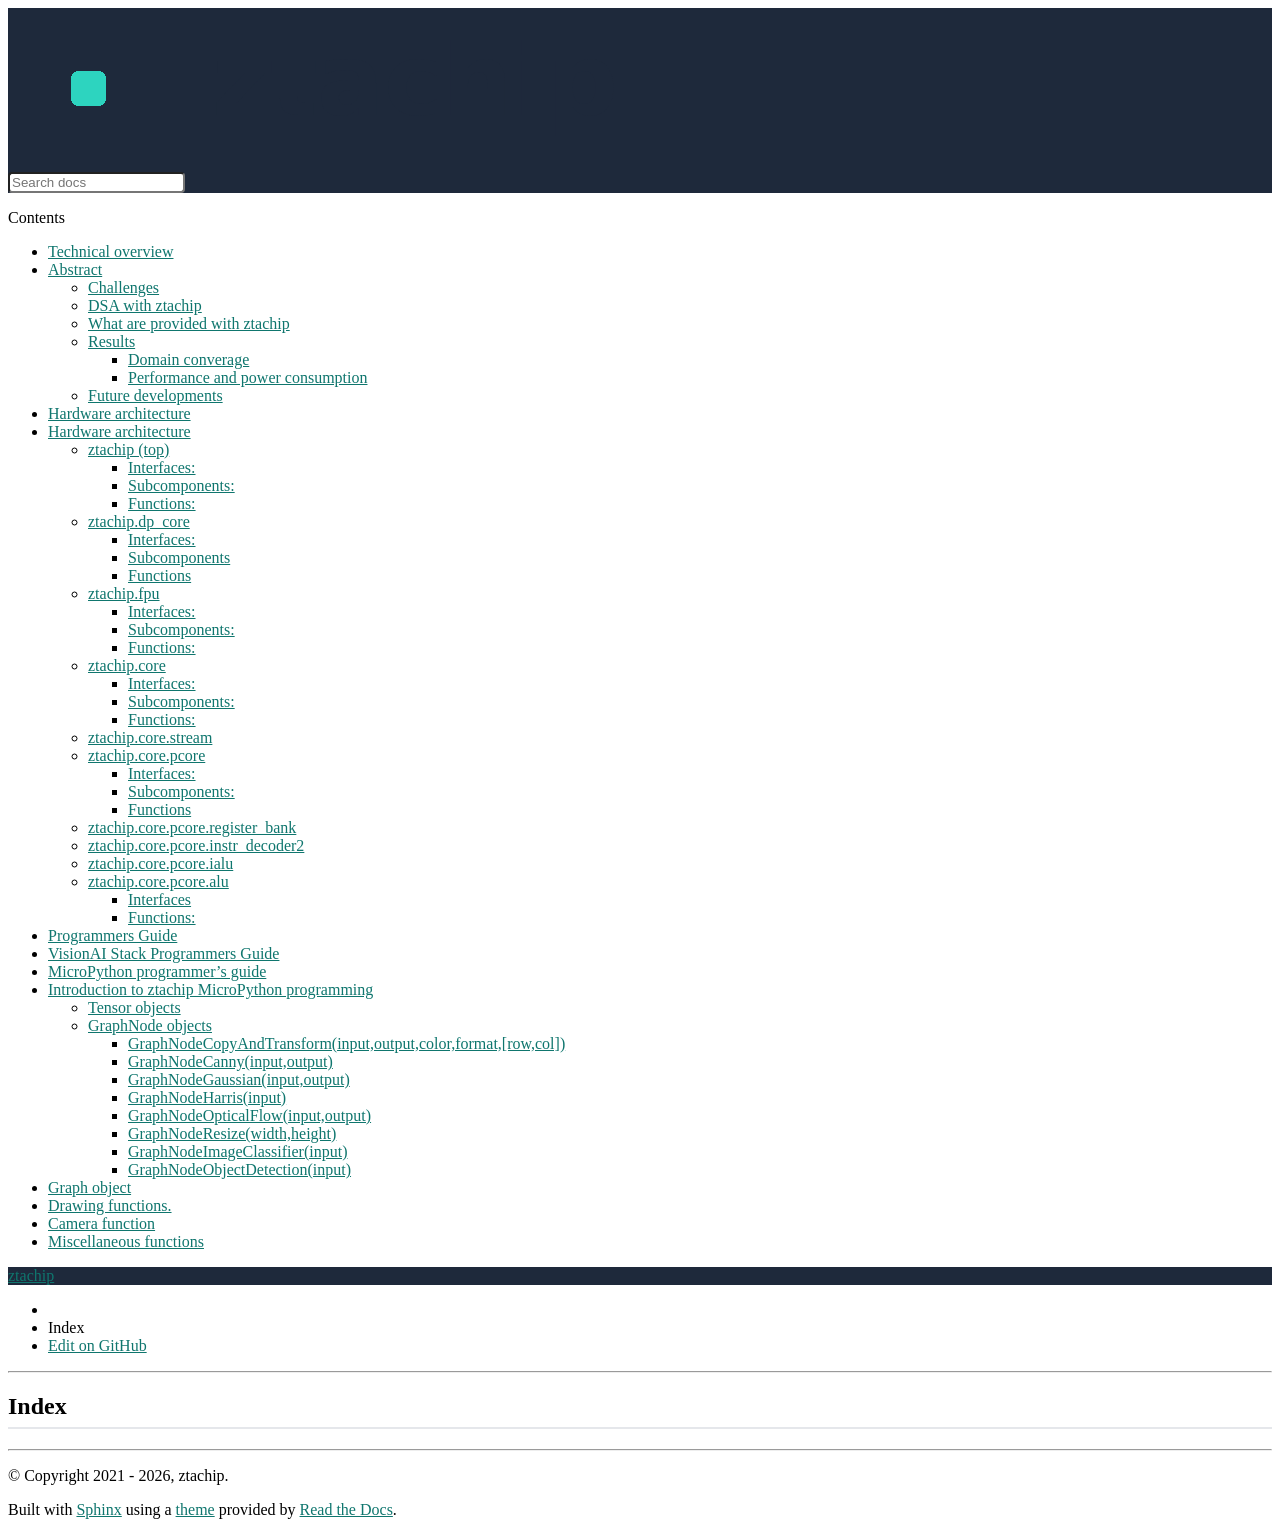
==== genindex.html @ bbf8fefb "docs: publish from ztachip/ztachip@4b65a9dcaa8defa0dc94cd94b1dc74ebf391b6b2 ztachip/ztachip@4b65a9dc" ====
<!DOCTYPE html>
<html class="writer-html5" lang="en" data-content_root="./">
<head>
  <meta charset="utf-8" />
  <meta name="viewport" content="width=device-width, initial-scale=1.0" />
  <title>Index &mdash; ztachip documentation</title>
      <link rel="stylesheet" type="text/css" href="_static/pygments.css?v=b86133f3" />
      <link rel="stylesheet" type="text/css" href="_static/css/theme.css?v=19f00094" />
      <link rel="stylesheet" type="text/css" href="_static/copybutton.css?v=76b2166b" />
      <link rel="stylesheet" type="text/css" href="_static/custom.css?v=36737138" />

  
    <link rel="shortcut icon" href="_static/favicon.ico"/>
    <link rel="canonical" href="https://ztachip.github.io/genindex.html" />
  <!--[if lt IE 9]>
    <script src="_static/js/html5shiv.min.js"></script>
  <![endif]-->
  
        <script src="_static/jquery.js?v=5d32c60e"></script>
        <script src="_static/_sphinx_javascript_frameworks_compat.js?v=2cd50e6c"></script>
        <script src="_static/documentation_options.js?v=5929fcd5"></script>
        <script src="_static/doctools.js?v=888ff710"></script>
        <script src="_static/sphinx_highlight.js?v=dc90522c"></script>
        <script src="_static/clipboard.min.js?v=a7894cd8"></script>
        <script src="_static/copybutton.js?v=a5fa425f"></script>
    <script src="_static/js/theme.js"></script>
    <link rel="index" title="Index" href="#" />
    <link rel="search" title="Search" href="search.html" /> 
</head>

<body class="wy-body-for-nav"> 
  <div class="wy-grid-for-nav">
    <nav data-toggle="wy-nav-shift" class="wy-nav-side">
      <div class="wy-side-scroll">
        <div class="wy-side-nav-search" >

          
          
          <a href="index.html">
            
              <img src="_static/logo.png" class="logo" alt="Logo"/>
          </a>
<div role="search">
  <form id="rtd-search-form" class="wy-form" action="search.html" method="get">
    <input type="text" name="q" placeholder="Search docs" aria-label="Search docs" />
    <input type="hidden" name="check_keywords" value="yes" />
    <input type="hidden" name="area" value="default" />
  </form>
</div>
        </div><div class="wy-menu wy-menu-vertical" data-spy="affix" role="navigation" aria-label="Navigation menu">
              <p class="caption" role="heading"><span class="caption-text">Contents</span></p>
<ul>
<li class="toctree-l1"><a class="reference internal" href="overview.html">Technical overview</a></li>
<li class="toctree-l1"><a class="reference internal" href="overview.html#abstract">Abstract</a><ul>
<li class="toctree-l2"><a class="reference internal" href="overview.html#challenges">Challenges</a></li>
<li class="toctree-l2"><a class="reference internal" href="overview.html#dsa-with-ztachip">DSA with ztachip</a></li>
<li class="toctree-l2"><a class="reference internal" href="overview.html#what-are-provided-with-ztachip">What are provided with ztachip</a></li>
<li class="toctree-l2"><a class="reference internal" href="overview.html#results">Results</a><ul>
<li class="toctree-l3"><a class="reference internal" href="overview.html#domain-converage">Domain converage</a></li>
<li class="toctree-l3"><a class="reference internal" href="overview.html#performance-and-power-consumption">Performance and power consumption</a></li>
</ul>
</li>
<li class="toctree-l2"><a class="reference internal" href="overview.html#future-developments">Future developments</a></li>
</ul>
</li>
<li class="toctree-l1"><a class="reference internal" href="hardware_design.html">Hardware architecture</a></li>
<li class="toctree-l1"><a class="reference internal" href="hardware_design.html#id1">Hardware architecture</a><ul>
<li class="toctree-l2"><a class="reference internal" href="hardware_design.html#ztachip-top">ztachip (top)</a><ul>
<li class="toctree-l3"><a class="reference internal" href="hardware_design.html#interfaces">Interfaces:</a></li>
<li class="toctree-l3"><a class="reference internal" href="hardware_design.html#subcomponents">Subcomponents:</a></li>
<li class="toctree-l3"><a class="reference internal" href="hardware_design.html#functions">Functions:</a></li>
</ul>
</li>
<li class="toctree-l2"><a class="reference internal" href="hardware_design.html#ztachip-dp-core">ztachip.dp_core</a><ul>
<li class="toctree-l3"><a class="reference internal" href="hardware_design.html#id2">Interfaces:</a></li>
<li class="toctree-l3"><a class="reference internal" href="hardware_design.html#id3">Subcomponents</a></li>
<li class="toctree-l3"><a class="reference internal" href="hardware_design.html#id4">Functions</a></li>
</ul>
</li>
<li class="toctree-l2"><a class="reference internal" href="hardware_design.html#ztachip-fpu">ztachip.fpu</a><ul>
<li class="toctree-l3"><a class="reference internal" href="hardware_design.html#id5">Interfaces:</a></li>
<li class="toctree-l3"><a class="reference internal" href="hardware_design.html#id6">Subcomponents:</a></li>
<li class="toctree-l3"><a class="reference internal" href="hardware_design.html#id7">Functions:</a></li>
</ul>
</li>
<li class="toctree-l2"><a class="reference internal" href="hardware_design.html#ztachip-core">ztachip.core</a><ul>
<li class="toctree-l3"><a class="reference internal" href="hardware_design.html#id8">Interfaces:</a></li>
<li class="toctree-l3"><a class="reference internal" href="hardware_design.html#id9">Subcomponents:</a></li>
<li class="toctree-l3"><a class="reference internal" href="hardware_design.html#id10">Functions:</a></li>
</ul>
</li>
<li class="toctree-l2"><a class="reference internal" href="hardware_design.html#ztachip-core-stream">ztachip.core.stream</a></li>
<li class="toctree-l2"><a class="reference internal" href="hardware_design.html#ztachip-core-pcore">ztachip.core.pcore</a><ul>
<li class="toctree-l3"><a class="reference internal" href="hardware_design.html#id11">Interfaces:</a></li>
<li class="toctree-l3"><a class="reference internal" href="hardware_design.html#id12">Subcomponents:</a></li>
<li class="toctree-l3"><a class="reference internal" href="hardware_design.html#id13">Functions</a></li>
</ul>
</li>
<li class="toctree-l2"><a class="reference internal" href="hardware_design.html#ztachip-core-pcore-register-bank">ztachip.core.pcore.register_bank</a></li>
<li class="toctree-l2"><a class="reference internal" href="hardware_design.html#ztachip-core-pcore-instr-decoder2">ztachip.core.pcore.instr_decoder2</a></li>
<li class="toctree-l2"><a class="reference internal" href="hardware_design.html#ztachip-core-pcore-ialu">ztachip.core.pcore.ialu</a></li>
<li class="toctree-l2"><a class="reference internal" href="hardware_design.html#ztachip-core-pcore-alu">ztachip.core.pcore.alu</a><ul>
<li class="toctree-l3"><a class="reference internal" href="hardware_design.html#id14">Interfaces</a></li>
<li class="toctree-l3"><a class="reference internal" href="hardware_design.html#id15">Functions:</a></li>
</ul>
</li>
</ul>
</li>
<li class="toctree-l1"><a class="reference internal" href="programmer_guide.html">Programmers Guide</a></li>
<li class="toctree-l1"><a class="reference internal" href="visionai_guide.html">VisionAI Stack Programmers Guide</a></li>
<li class="toctree-l1"><a class="reference internal" href="micropython_guide.html">MicroPython programmer’s guide</a></li>
<li class="toctree-l1"><a class="reference internal" href="micropython_guide.html#introduction-to-ztachip-micropython-programming">Introduction to ztachip MicroPython programming</a><ul>
<li class="toctree-l2"><a class="reference internal" href="micropython_guide.html#tensor-objects">Tensor objects</a></li>
<li class="toctree-l2"><a class="reference internal" href="micropython_guide.html#graphnode-objects">GraphNode objects</a><ul>
<li class="toctree-l3"><a class="reference internal" href="micropython_guide.html#graphnodecopyandtransform-input-output-color-format-row-col">GraphNodeCopyAndTransform(input,output,color,format,[row,col])</a></li>
<li class="toctree-l3"><a class="reference internal" href="micropython_guide.html#graphnodecanny-input-output">GraphNodeCanny(input,output)</a></li>
<li class="toctree-l3"><a class="reference internal" href="micropython_guide.html#graphnodegaussian-input-output">GraphNodeGaussian(input,output)</a></li>
<li class="toctree-l3"><a class="reference internal" href="micropython_guide.html#graphnodeharris-input">GraphNodeHarris(input)</a></li>
<li class="toctree-l3"><a class="reference internal" href="micropython_guide.html#graphnodeopticalflow-input-output">GraphNodeOpticalFlow(input,output)</a></li>
<li class="toctree-l3"><a class="reference internal" href="micropython_guide.html#graphnoderesize-width-height">GraphNodeResize(width,height)</a></li>
<li class="toctree-l3"><a class="reference internal" href="micropython_guide.html#graphnodeimageclassifier-input">GraphNodeImageClassifier(input)</a></li>
<li class="toctree-l3"><a class="reference internal" href="micropython_guide.html#graphnodeobjectdetection-input">GraphNodeObjectDetection(input)</a></li>
</ul>
</li>
</ul>
</li>
<li class="toctree-l1"><a class="reference internal" href="micropython_guide.html#graph-object">Graph object</a></li>
<li class="toctree-l1"><a class="reference internal" href="micropython_guide.html#drawing-functions">Drawing functions.</a></li>
<li class="toctree-l1"><a class="reference internal" href="micropython_guide.html#camera-function">Camera function</a></li>
<li class="toctree-l1"><a class="reference internal" href="micropython_guide.html#miscellaneous-functions">Miscellaneous functions</a></li>
</ul>

        </div>
      </div>
    </nav>

    <section data-toggle="wy-nav-shift" class="wy-nav-content-wrap"><nav class="wy-nav-top" aria-label="Mobile navigation menu" >
          <i data-toggle="wy-nav-top" class="fa fa-bars"></i>
          <a href="index.html">ztachip</a>
      </nav>

      <div class="wy-nav-content">
        <div class="rst-content style-external-links">
          <div role="navigation" aria-label="Page navigation">
  <ul class="wy-breadcrumbs">
      <li><a href="index.html" class="icon icon-home" aria-label="Home"></a></li>
      <li class="breadcrumb-item active">Index</li>
      <li class="wy-breadcrumbs-aside">
              <a href="https://github.com/ztachip/ztachip/blob/master/docs/source/genindex" class="fa fa-github"> Edit on GitHub</a>
      </li>
  </ul>
  <hr/>
</div>
          <div role="main" class="document" itemscope="itemscope" itemtype="http://schema.org/Article">
           <div itemprop="articleBody">
             

<h1 id="index">Index</h1>

<div class="genindex-jumpbox">
 
</div>


           </div>
          </div>
          <footer>

  <hr/>

  <div role="contentinfo">
    <p>&#169; Copyright 2021 - 2026, ztachip.</p>
  </div>

  Built with <a href="https://www.sphinx-doc.org/">Sphinx</a> using a
    <a href="https://github.com/readthedocs/sphinx_rtd_theme">theme</a>
    provided by <a href="https://readthedocs.org">Read the Docs</a>.
   

</footer>
        </div>
      </div>
    </section>
  </div>
  <script>
      jQuery(function () {
          SphinxRtdTheme.Navigation.enable(true);
      });
  </script> 

</body>
</html>
---- _static/custom.css ----
/* Light polish on top of sphinx_rtd_theme for a cleaner, more "product docs"
   feel, in the spirit of https://spinalhdl.github.io/VexiiRiscv-RTD/ */

:root {
  --zta-ink: #1e293b;
  --zta-accent: #0d9488;
  --zta-accent-dark: #0f766e;
}

/* Sidebar branding */
.wy-side-nav-search {
  background-color: var(--zta-ink);
}
.wy-side-nav-search input[type="text"] {
  border-radius: 4px;
}
.wy-nav-top {
  background-color: var(--zta-ink);
}
.wy-menu-vertical a:hover,
.wy-menu-vertical li.current a:hover {
  background-color: rgba(13, 148, 136, 0.12);
}
.wy-menu-vertical li.toctree-l1.current > a {
  border-left: 3px solid var(--zta-accent);
}

/* Links */
a,
a:visited {
  color: var(--zta-accent-dark);
}
a:hover {
  color: var(--zta-accent);
}

/* Headings get a touch more breathing room */
.rst-content h1,
.rst-content h2,
.rst-content h3 {
  font-weight: 700;
}
.rst-content h1 {
  border-bottom: 2px solid #e5e7eb;
  padding-bottom: 0.3em;
}

/* Hero block used on the landing page */
.zta-hero {
  background: linear-gradient(135deg, #0f172a 0%, #0d9488 140%);
  color: #f8fafc;
  border-radius: 8px;
  padding: 1.6em 1.8em;
  margin-bottom: 1.6em;
}
.zta-hero p {
  color: #e2e8f0;
  margin-bottom: 0;
}
.zta-hero a {
  color: #99f6e4;
}

/* Simple feature card grid on the landing page */
.zta-grid {
  display: grid;
  grid-template-columns: repeat(auto-fit, minmax(220px, 1fr));
  gap: 1em;
  margin: 1.4em 0;
}
.zta-card {
  border: 1px solid #e5e7eb;
  border-radius: 6px;
  padding: 1em 1.2em;
  background: #fafafa;
}
.zta-card h3 {
  margin-top: 0 !important;
  font-size: 1.05em !important;
  border-bottom: none !important;
}

/* Nicer code blocks */
.rst-content div[class^="highlight"] {
  border-radius: 6px;
}

/* Copy-button tweak so it matches the accent color */
.copybtn {
  opacity: 0.55;
}
.copybtn:hover {
  opacity: 1;
  background-color: var(--zta-accent);
}
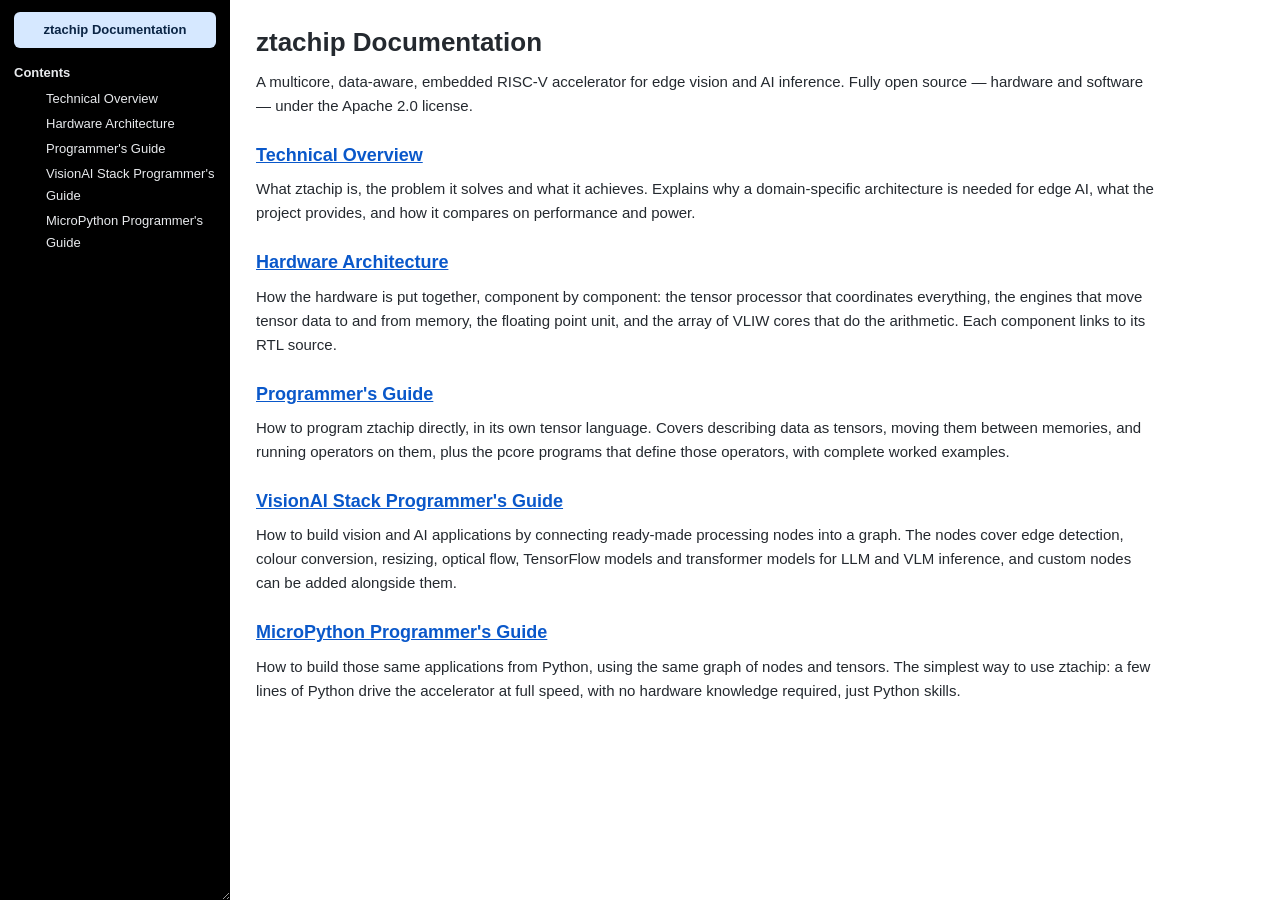
==== commit 3b7971cc: "Update doc" ====
--- a/genindex.html
+++ b/genindex.html
@@ -1,192 +1,12 @@
 <!DOCTYPE html>
-<html class="writer-html5" lang="en" data-content_root="./">
+<html lang="en">
 <head>
-  <meta charset="utf-8" />
-  <meta name="viewport" content="width=device-width, initial-scale=1.0" />
-  <title>Index &mdash; ztachip documentation</title>
-      <link rel="stylesheet" type="text/css" href="_static/pygments.css?v=b86133f3" />
-      <link rel="stylesheet" type="text/css" href="_static/css/theme.css?v=19f00094" />
-      <link rel="stylesheet" type="text/css" href="_static/copybutton.css?v=76b2166b" />
-      <link rel="stylesheet" type="text/css" href="_static/custom.css?v=36737138" />
-
-  
-    <link rel="shortcut icon" href="_static/favicon.ico"/>
-    <link rel="canonical" href="https://ztachip.github.io/genindex.html" />
-  <!--[if lt IE 9]>
-    <script src="_static/js/html5shiv.min.js"></script>
-  <![endif]-->
-  
-        <script src="_static/jquery.js?v=5d32c60e"></script>
-        <script src="_static/_sphinx_javascript_frameworks_compat.js?v=2cd50e6c"></script>
-        <script src="_static/documentation_options.js?v=5929fcd5"></script>
-        <script src="_static/doctools.js?v=888ff710"></script>
-        <script src="_static/sphinx_highlight.js?v=dc90522c"></script>
-        <script src="_static/clipboard.min.js?v=a7894cd8"></script>
-        <script src="_static/copybutton.js?v=a5fa425f"></script>
-    <script src="_static/js/theme.js"></script>
-    <link rel="index" title="Index" href="#" />
-    <link rel="search" title="Search" href="search.html" /> 
+<meta charset="utf-8">
+<meta http-equiv="refresh" content="0; url=index.html">
+<link rel="canonical" href="index.html">
+<title>Moved</title>
 </head>
-
-<body class="wy-body-for-nav"> 
-  <div class="wy-grid-for-nav">
-    <nav data-toggle="wy-nav-shift" class="wy-nav-side">
-      <div class="wy-side-scroll">
-        <div class="wy-side-nav-search" >
-
-          
-          
-          <a href="index.html">
-            
-              <img src="_static/logo.png" class="logo" alt="Logo"/>
-          </a>
-<div role="search">
-  <form id="rtd-search-form" class="wy-form" action="search.html" method="get">
-    <input type="text" name="q" placeholder="Search docs" aria-label="Search docs" />
-    <input type="hidden" name="check_keywords" value="yes" />
-    <input type="hidden" name="area" value="default" />
-  </form>
-</div>
-        </div><div class="wy-menu wy-menu-vertical" data-spy="affix" role="navigation" aria-label="Navigation menu">
-              <p class="caption" role="heading"><span class="caption-text">Contents</span></p>
-<ul>
-<li class="toctree-l1"><a class="reference internal" href="overview.html">Technical overview</a></li>
-<li class="toctree-l1"><a class="reference internal" href="overview.html#abstract">Abstract</a><ul>
-<li class="toctree-l2"><a class="reference internal" href="overview.html#challenges">Challenges</a></li>
-<li class="toctree-l2"><a class="reference internal" href="overview.html#dsa-with-ztachip">DSA with ztachip</a></li>
-<li class="toctree-l2"><a class="reference internal" href="overview.html#what-are-provided-with-ztachip">What are provided with ztachip</a></li>
-<li class="toctree-l2"><a class="reference internal" href="overview.html#results">Results</a><ul>
-<li class="toctree-l3"><a class="reference internal" href="overview.html#domain-converage">Domain converage</a></li>
-<li class="toctree-l3"><a class="reference internal" href="overview.html#performance-and-power-consumption">Performance and power consumption</a></li>
-</ul>
-</li>
-<li class="toctree-l2"><a class="reference internal" href="overview.html#future-developments">Future developments</a></li>
-</ul>
-</li>
-<li class="toctree-l1"><a class="reference internal" href="hardware_design.html">Hardware architecture</a></li>
-<li class="toctree-l1"><a class="reference internal" href="hardware_design.html#id1">Hardware architecture</a><ul>
-<li class="toctree-l2"><a class="reference internal" href="hardware_design.html#ztachip-top">ztachip (top)</a><ul>
-<li class="toctree-l3"><a class="reference internal" href="hardware_design.html#interfaces">Interfaces:</a></li>
-<li class="toctree-l3"><a class="reference internal" href="hardware_design.html#subcomponents">Subcomponents:</a></li>
-<li class="toctree-l3"><a class="reference internal" href="hardware_design.html#functions">Functions:</a></li>
-</ul>
-</li>
-<li class="toctree-l2"><a class="reference internal" href="hardware_design.html#ztachip-dp-core">ztachip.dp_core</a><ul>
-<li class="toctree-l3"><a class="reference internal" href="hardware_design.html#id2">Interfaces:</a></li>
-<li class="toctree-l3"><a class="reference internal" href="hardware_design.html#id3">Subcomponents</a></li>
-<li class="toctree-l3"><a class="reference internal" href="hardware_design.html#id4">Functions</a></li>
-</ul>
-</li>
-<li class="toctree-l2"><a class="reference internal" href="hardware_design.html#ztachip-fpu">ztachip.fpu</a><ul>
-<li class="toctree-l3"><a class="reference internal" href="hardware_design.html#id5">Interfaces:</a></li>
-<li class="toctree-l3"><a class="reference internal" href="hardware_design.html#id6">Subcomponents:</a></li>
-<li class="toctree-l3"><a class="reference internal" href="hardware_design.html#id7">Functions:</a></li>
-</ul>
-</li>
-<li class="toctree-l2"><a class="reference internal" href="hardware_design.html#ztachip-core">ztachip.core</a><ul>
-<li class="toctree-l3"><a class="reference internal" href="hardware_design.html#id8">Interfaces:</a></li>
-<li class="toctree-l3"><a class="reference internal" href="hardware_design.html#id9">Subcomponents:</a></li>
-<li class="toctree-l3"><a class="reference internal" href="hardware_design.html#id10">Functions:</a></li>
-</ul>
-</li>
-<li class="toctree-l2"><a class="reference internal" href="hardware_design.html#ztachip-core-stream">ztachip.core.stream</a></li>
-<li class="toctree-l2"><a class="reference internal" href="hardware_design.html#ztachip-core-pcore">ztachip.core.pcore</a><ul>
-<li class="toctree-l3"><a class="reference internal" href="hardware_design.html#id11">Interfaces:</a></li>
-<li class="toctree-l3"><a class="reference internal" href="hardware_design.html#id12">Subcomponents:</a></li>
-<li class="toctree-l3"><a class="reference internal" href="hardware_design.html#id13">Functions</a></li>
-</ul>
-</li>
-<li class="toctree-l2"><a class="reference internal" href="hardware_design.html#ztachip-core-pcore-register-bank">ztachip.core.pcore.register_bank</a></li>
-<li class="toctree-l2"><a class="reference internal" href="hardware_design.html#ztachip-core-pcore-instr-decoder2">ztachip.core.pcore.instr_decoder2</a></li>
-<li class="toctree-l2"><a class="reference internal" href="hardware_design.html#ztachip-core-pcore-ialu">ztachip.core.pcore.ialu</a></li>
-<li class="toctree-l2"><a class="reference internal" href="hardware_design.html#ztachip-core-pcore-alu">ztachip.core.pcore.alu</a><ul>
-<li class="toctree-l3"><a class="reference internal" href="hardware_design.html#id14">Interfaces</a></li>
-<li class="toctree-l3"><a class="reference internal" href="hardware_design.html#id15">Functions:</a></li>
-</ul>
-</li>
-</ul>
-</li>
-<li class="toctree-l1"><a class="reference internal" href="programmer_guide.html">Programmers Guide</a></li>
-<li class="toctree-l1"><a class="reference internal" href="visionai_guide.html">VisionAI Stack Programmers Guide</a></li>
-<li class="toctree-l1"><a class="reference internal" href="micropython_guide.html">MicroPython programmer’s guide</a></li>
-<li class="toctree-l1"><a class="reference internal" href="micropython_guide.html#introduction-to-ztachip-micropython-programming">Introduction to ztachip MicroPython programming</a><ul>
-<li class="toctree-l2"><a class="reference internal" href="micropython_guide.html#tensor-objects">Tensor objects</a></li>
-<li class="toctree-l2"><a class="reference internal" href="micropython_guide.html#graphnode-objects">GraphNode objects</a><ul>
-<li class="toctree-l3"><a class="reference internal" href="micropython_guide.html#graphnodecopyandtransform-input-output-color-format-row-col">GraphNodeCopyAndTransform(input,output,color,format,[row,col])</a></li>
-<li class="toctree-l3"><a class="reference internal" href="micropython_guide.html#graphnodecanny-input-output">GraphNodeCanny(input,output)</a></li>
-<li class="toctree-l3"><a class="reference internal" href="micropython_guide.html#graphnodegaussian-input-output">GraphNodeGaussian(input,output)</a></li>
-<li class="toctree-l3"><a class="reference internal" href="micropython_guide.html#graphnodeharris-input">GraphNodeHarris(input)</a></li>
-<li class="toctree-l3"><a class="reference internal" href="micropython_guide.html#graphnodeopticalflow-input-output">GraphNodeOpticalFlow(input,output)</a></li>
-<li class="toctree-l3"><a class="reference internal" href="micropython_guide.html#graphnoderesize-width-height">GraphNodeResize(width,height)</a></li>
-<li class="toctree-l3"><a class="reference internal" href="micropython_guide.html#graphnodeimageclassifier-input">GraphNodeImageClassifier(input)</a></li>
-<li class="toctree-l3"><a class="reference internal" href="micropython_guide.html#graphnodeobjectdetection-input">GraphNodeObjectDetection(input)</a></li>
-</ul>
-</li>
-</ul>
-</li>
-<li class="toctree-l1"><a class="reference internal" href="micropython_guide.html#graph-object">Graph object</a></li>
-<li class="toctree-l1"><a class="reference internal" href="micropython_guide.html#drawing-functions">Drawing functions.</a></li>
-<li class="toctree-l1"><a class="reference internal" href="micropython_guide.html#camera-function">Camera function</a></li>
-<li class="toctree-l1"><a class="reference internal" href="micropython_guide.html#miscellaneous-functions">Miscellaneous functions</a></li>
-</ul>
-
-        </div>
-      </div>
-    </nav>
-
-    <section data-toggle="wy-nav-shift" class="wy-nav-content-wrap"><nav class="wy-nav-top" aria-label="Mobile navigation menu" >
-          <i data-toggle="wy-nav-top" class="fa fa-bars"></i>
-          <a href="index.html">ztachip</a>
-      </nav>
-
-      <div class="wy-nav-content">
-        <div class="rst-content style-external-links">
-          <div role="navigation" aria-label="Page navigation">
-  <ul class="wy-breadcrumbs">
-      <li><a href="index.html" class="icon icon-home" aria-label="Home"></a></li>
-      <li class="breadcrumb-item active">Index</li>
-      <li class="wy-breadcrumbs-aside">
-              <a href="https://github.com/ztachip/ztachip/blob/master/docs/source/genindex" class="fa fa-github"> Edit on GitHub</a>
-      </li>
-  </ul>
-  <hr/>
-</div>
-          <div role="main" class="document" itemscope="itemscope" itemtype="http://schema.org/Article">
-           <div itemprop="articleBody">
-             
-
-<h1 id="index">Index</h1>
-
-<div class="genindex-jumpbox">
- 
-</div>
-
-
-           </div>
-          </div>
-          <footer>
-
-  <hr/>
-
-  <div role="contentinfo">
-    <p>&#169; Copyright 2021 - 2026, ztachip.</p>
-  </div>
-
-  Built with <a href="https://www.sphinx-doc.org/">Sphinx</a> using a
-    <a href="https://github.com/readthedocs/sphinx_rtd_theme">theme</a>
-    provided by <a href="https://readthedocs.org">Read the Docs</a>.
-   
-
-</footer>
-        </div>
-      </div>
-    </section>
-  </div>
-  <script>
-      jQuery(function () {
-          SphinxRtdTheme.Navigation.enable(true);
-      });
-  </script> 
-
+<body>
+<p>This page has moved to <a href="index.html">index.html</a>.</p>
 </body>
-</html>+</html>
